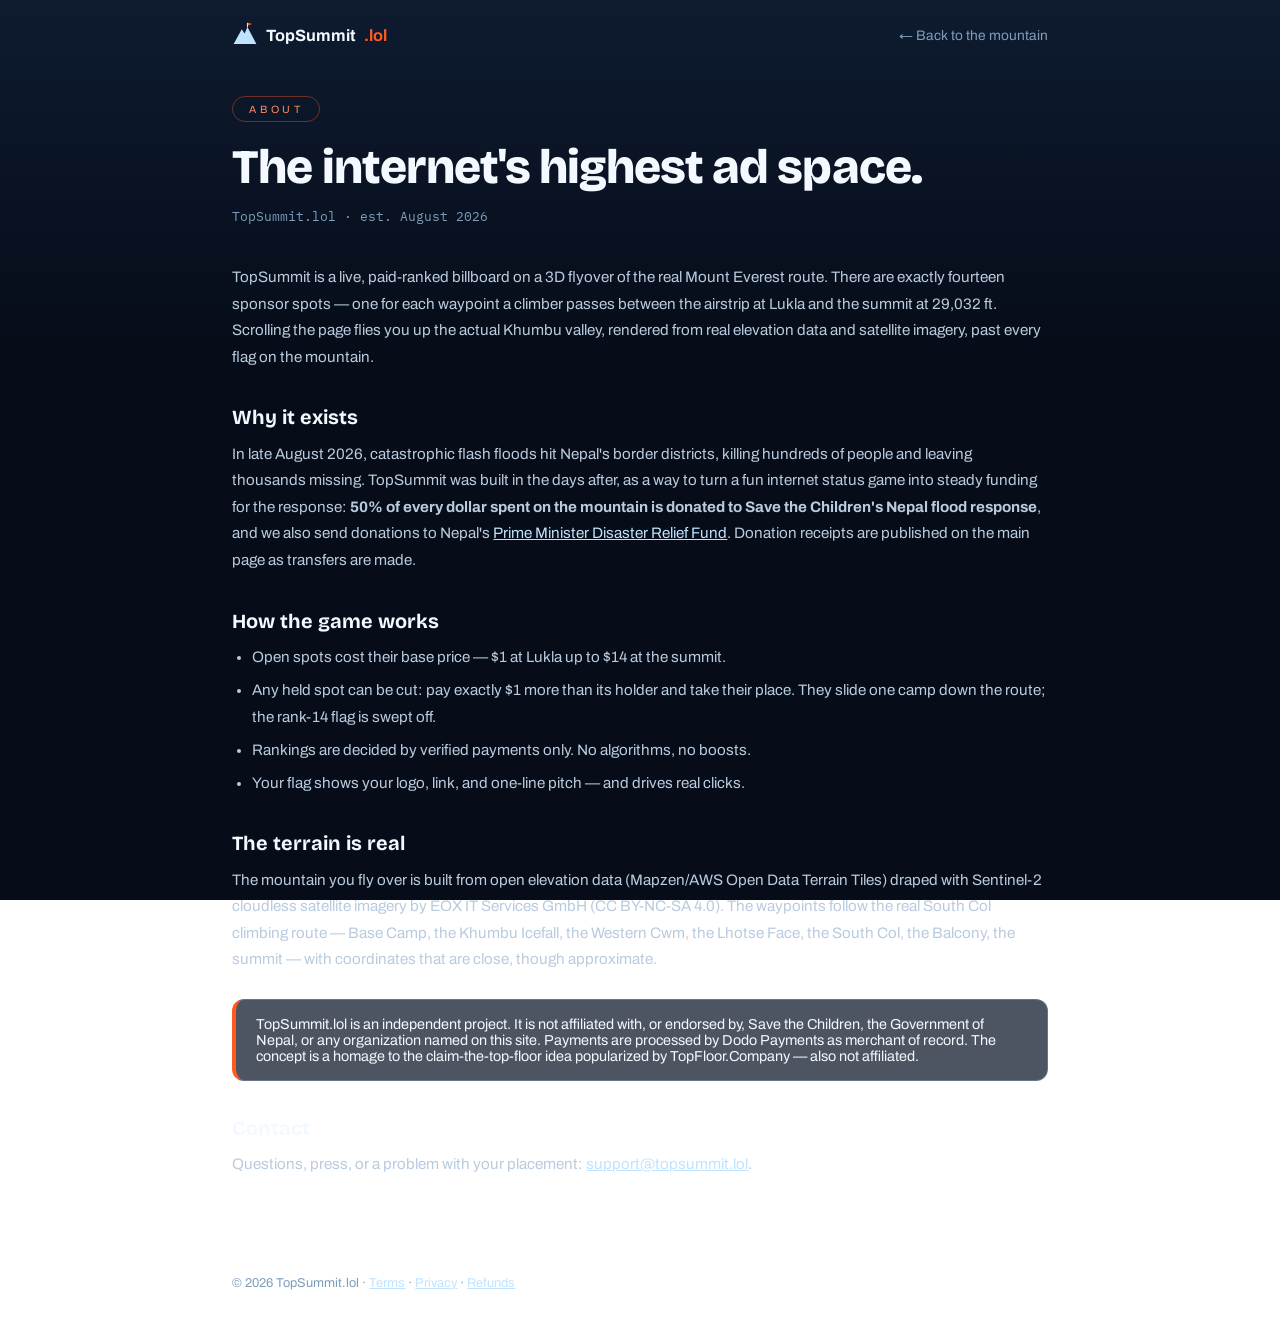
==== about.html @ 1369f579 "Basecamp board, mechanics/rules sections, legal pages, live stats, sharper z14 terrain Co-Authored-B" ====
<!DOCTYPE html>
<html lang="en">
<head>
<meta charset="UTF-8">
<meta name="viewport" content="width=device-width, initial-scale=1.0">
<title>About — TopSummit.lol</title>
<link href="https://fonts.googleapis.com/css2?family=Bricolage+Grotesque:opsz,wght@12..96,400..800&family=Archivo:wght@400;500;700&family=IBM+Plex+Mono:wght@500;600&display=swap" rel="stylesheet">
<link rel="stylesheet" href="pagestyle.css">
</head>
<body>
<div class="topbar">
  <a class="brand" href="index.html">
    <svg viewBox="0 0 32 32" aria-hidden="true"><path d="M2 27 L12 9 L15.5 14 L19 6 L30 27 Z" fill="#BFE3FF"/><rect x="18.4" y="1" width="1.2" height="5.5" fill="#F4F9FF"/><path d="M19.6 1 L25 2.6 L19.6 4.2 Z" fill="#FF5A1F"/></svg>
    TopSummit<b>.lol</b>
  </a>
  <a class="back" href="index.html">← Back to the mountain</a>
</div>
<main>
  <span class="pill">About</span>
  <h1>The internet's highest ad space.</h1>
  <p class="updated">TopSummit.lol · est. August 2026</p>

  <p>TopSummit is a live, paid-ranked billboard on a 3D flyover of the real Mount
    Everest route. There are exactly fourteen sponsor spots — one for each waypoint a
    climber passes between the airstrip at Lukla and the summit at 29,032 ft. Scrolling
    the page flies you up the actual Khumbu valley, rendered from real elevation data
    and satellite imagery, past every flag on the mountain.</p>

  <h2>Why it exists</h2>
  <p>In late August 2026, catastrophic flash floods hit Nepal's border districts,
    killing hundreds of people and leaving thousands missing. TopSummit was built in the
    days after, as a way to turn a fun internet status game into steady funding for the
    response: <strong>50% of every dollar spent on the mountain is donated to Save the
    Children's Nepal flood response</strong>, and we also send donations to Nepal's
    <a href="https://pmdrf.nchl.com.np/" rel="noopener">Prime Minister Disaster Relief
    Fund</a>. Donation receipts are published on the main page as transfers are made.</p>

  <h2>How the game works</h2>
  <ul>
    <li>Open spots cost their base price — $1 at Lukla up to $14 at the summit.</li>
    <li>Any held spot can be cut: pay exactly $1 more than its holder and take their
      place. They slide one camp down the route; the rank-14 flag is swept off.</li>
    <li>Rankings are decided by verified payments only. No algorithms, no boosts.</li>
    <li>Your flag shows your logo, link, and one-line pitch — and drives real clicks.</li>
  </ul>

  <h2>The terrain is real</h2>
  <p>The mountain you fly over is built from open elevation data (Mapzen/AWS Open Data
    Terrain Tiles) draped with Sentinel-2 cloudless satellite imagery by EOX IT Services
    GmbH (CC BY-NC-SA 4.0). The waypoints follow the real South Col climbing route —
    Base Camp, the Khumbu Icefall, the Western Cwm, the Lhotse Face, the South Col, the
    Balcony, the summit — with coordinates that are close, though approximate.</p>

  <div class="note">TopSummit.lol is an independent project. It is not affiliated with,
    or endorsed by, Save the Children, the Government of Nepal, or any organization
    named on this site. Payments are processed by Dodo Payments as merchant of record.
    The concept is a homage to the claim-the-top-floor idea popularized by
    TopFloor.Company — also not affiliated.</div>

  <h2>Contact</h2>
  <p>Questions, press, or a problem with your placement:
    <a href="mailto:support@topsummit.lol">support@topsummit.lol</a>.</p>
</main>
<footer>© 2026 TopSummit.lol ·
  <a href="terms.html">Terms</a> · <a href="privacy.html">Privacy</a> ·
  <a href="refunds.html">Refunds</a></footer>
</body>
</html>
---- pagestyle.css ----
/* shared styling for TopSummit info pages */
:root{
  --night:#0B1526; --night-deep:#060C18; --ice:#BFE3FF; --ice-dim:#7E9DBC;
  --cloud:#F4F9FF; --orange:#FF5A1F; --orange-lit:#FF8A5C;
  --card:rgba(10,20,38,.72); --line:rgba(191,227,255,.22);
}
*{margin:0;padding:0;box-sizing:border-box}
body{
  font-family:"Archivo",system-ui,sans-serif;
  background:linear-gradient(180deg,#0E1B30,var(--night-deep) 40svh) fixed;
  color:var(--cloud);-webkit-font-smoothing:antialiased;min-height:100svh;
}
::selection{background:var(--orange);color:#fff}
a{color:var(--ice)}
.topbar{
  display:flex;align-items:center;justify-content:space-between;
  max-width:860px;margin:0 auto;padding:1.4rem 1.4rem 0;
}
.brand{display:flex;align-items:center;gap:.5rem;text-decoration:none;color:var(--cloud);
  font-weight:700;font-size:1.02rem}
.brand b{color:var(--orange)}
.brand svg{width:26px;height:26px}
.topbar .back{color:var(--ice-dim);text-decoration:none;font-size:.86rem}
.topbar .back:hover{color:var(--cloud)}
main{max-width:860px;margin:0 auto;padding:3rem 1.4rem 6rem}
.pill{
  display:inline-block;font-size:.66rem;letter-spacing:.34em;text-transform:uppercase;
  color:var(--orange-lit);border:1px solid rgba(255,90,31,.4);border-radius:999px;
  padding:.4rem 1rem;margin-bottom:1rem;
}
h1{font-family:"Bricolage Grotesque",sans-serif;font-weight:800;
  font-size:clamp(1.9rem,5vw,3rem);letter-spacing:-.02em;margin-bottom:.6rem}
.updated{color:var(--ice-dim);font-size:.82rem;margin-bottom:2.2rem;
  font-family:"IBM Plex Mono",monospace}
h2{font-family:"Bricolage Grotesque",sans-serif;font-weight:700;font-size:1.25rem;
  margin:2.2rem 0 .7rem}
p,li{color:#B9CBDE;line-height:1.75;font-size:.95rem}
p+p{margin-top:.8rem}
ul{padding-left:1.2rem;margin:.6rem 0}
li{margin:.4rem 0}
.note{
  background:var(--card);border:1px solid var(--line);border-left:4px solid var(--orange);
  border-radius:12px;padding:1rem 1.2rem;margin:1.6rem 0;font-size:.9rem;
}
footer{max-width:860px;margin:0 auto;padding:0 1.4rem 3rem;color:var(--ice-dim);
  font-size:.8rem;line-height:1.7}
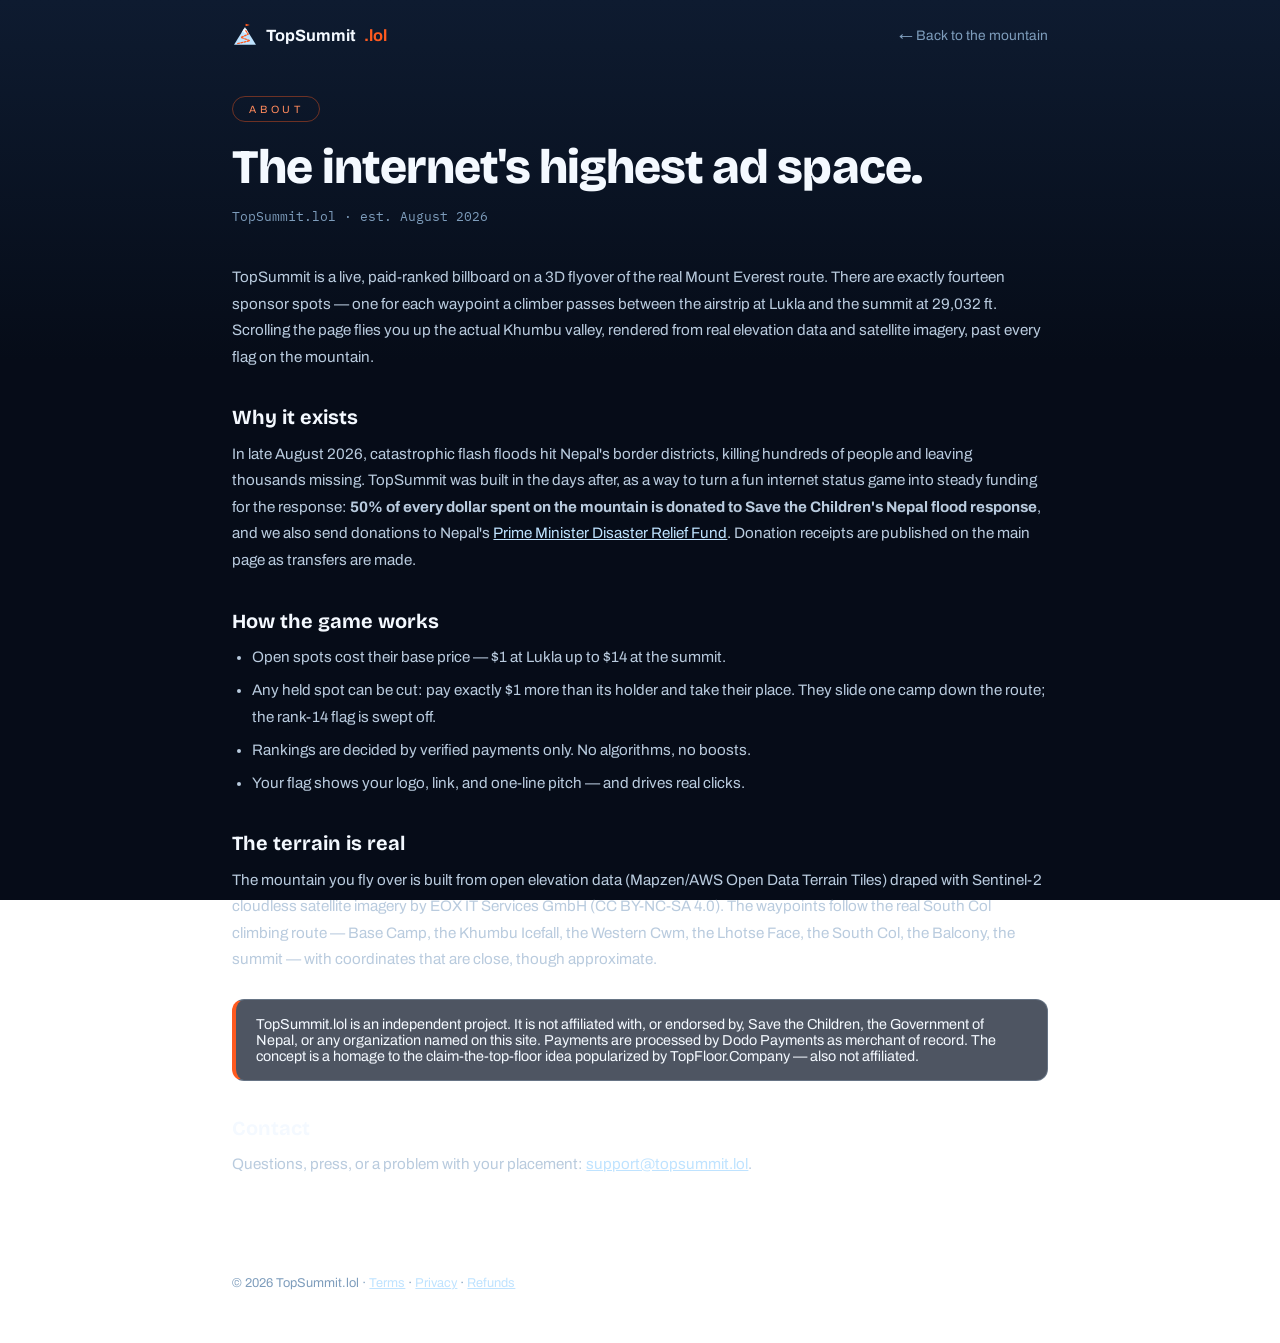
==== commit c829bce8: "Brand rollout: Switchback Peak logo, favicons, apple-touch icon across all pages Co-Authored-By: Cla" ====
--- a/about.html
+++ b/about.html
@@ -6,11 +6,14 @@
 <title>About — TopSummit.lol</title>
 <link href="https://fonts.googleapis.com/css2?family=Bricolage+Grotesque:opsz,wght@12..96,400..800&family=Archivo:wght@400;500;700&family=IBM+Plex+Mono:wght@500;600&display=swap" rel="stylesheet">
 <link rel="stylesheet" href="pagestyle.css">
+<link rel="icon" href="assets/logo.svg" type="image/svg+xml">
+<link rel="icon" href="assets/favicon-32.png" type="image/png" sizes="32x32">
+<link rel="apple-touch-icon" href="assets/favicon-180.png">
 </head>
 <body>
 <div class="topbar">
   <a class="brand" href="index.html">
-    <svg viewBox="0 0 32 32" aria-hidden="true"><path d="M2 27 L12 9 L15.5 14 L19 6 L30 27 Z" fill="#BFE3FF"/><rect x="18.4" y="1" width="1.2" height="5.5" fill="#F4F9FF"/><path d="M19.6 1 L25 2.6 L19.6 4.2 Z" fill="#FF5A1F"/></svg>
+    <svg viewBox="0 0 64 64" aria-hidden="true"><path d="M5 56 L32 12 L59 56 Z" fill="#BFE3FF"/><path d="M32 12 L41 27 L37 23.5 L32 28 L27 23.5 L23 27 Z" fill="#F4F9FF"/><path d="M14 53 L44 46 L22 38 L40 30 L32 19" fill="none" stroke="#FF5A1F" stroke-width="3" stroke-dasharray="4.5 3.5" stroke-linecap="round" stroke-linejoin="round"/><rect x="31" y="4" width="2.4" height="12" rx="1.2" fill="#0B1526"/><path d="M33.4 4.5 L44 7.5 L33.4 10.5 Z" fill="#FF5A1F"/></svg>
     TopSummit<b>.lol</b>
   </a>
   <a class="back" href="index.html">← Back to the mountain</a>
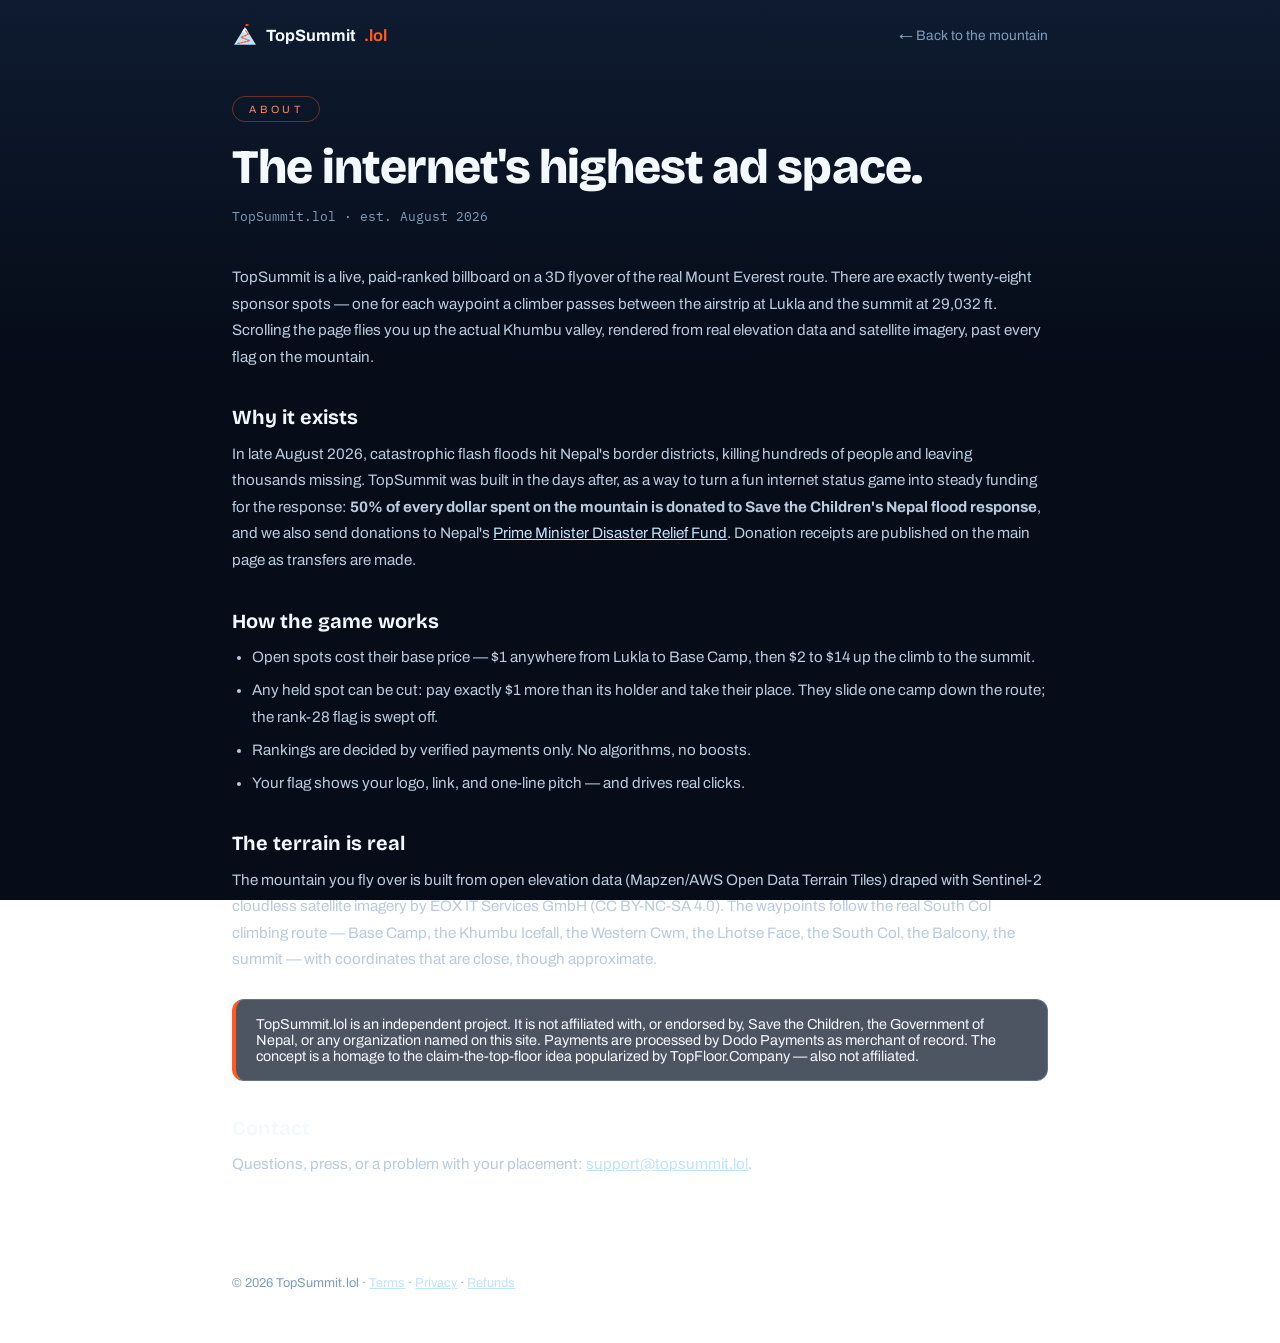
==== commit 9ab9e519: "28 spots: densified real route Lukla to Summit, $1 through Base Camp then $2-$14 up the climb; Googl" ====
--- a/about.html
+++ b/about.html
@@ -24,7 +24,7 @@
   <p class="updated">TopSummit.lol · est. August 2026</p>
 
   <p>TopSummit is a live, paid-ranked billboard on a 3D flyover of the real Mount
-    Everest route. There are exactly fourteen sponsor spots — one for each waypoint a
+    Everest route. There are exactly twenty-eight sponsor spots — one for each waypoint a
     climber passes between the airstrip at Lukla and the summit at 29,032 ft. Scrolling
     the page flies you up the actual Khumbu valley, rendered from real elevation data
     and satellite imagery, past every flag on the mountain.</p>
@@ -40,9 +40,9 @@
 
   <h2>How the game works</h2>
   <ul>
-    <li>Open spots cost their base price — $1 at Lukla up to $14 at the summit.</li>
+    <li>Open spots cost their base price — $1 anywhere from Lukla to Base Camp, then $2 to $14 up the climb to the summit.</li>
     <li>Any held spot can be cut: pay exactly $1 more than its holder and take their
-      place. They slide one camp down the route; the rank-14 flag is swept off.</li>
+      place. They slide one camp down the route; the rank-28 flag is swept off.</li>
     <li>Rankings are decided by verified payments only. No algorithms, no boosts.</li>
     <li>Your flag shows your logo, link, and one-line pitch — and drives real clicks.</li>
   </ul>
